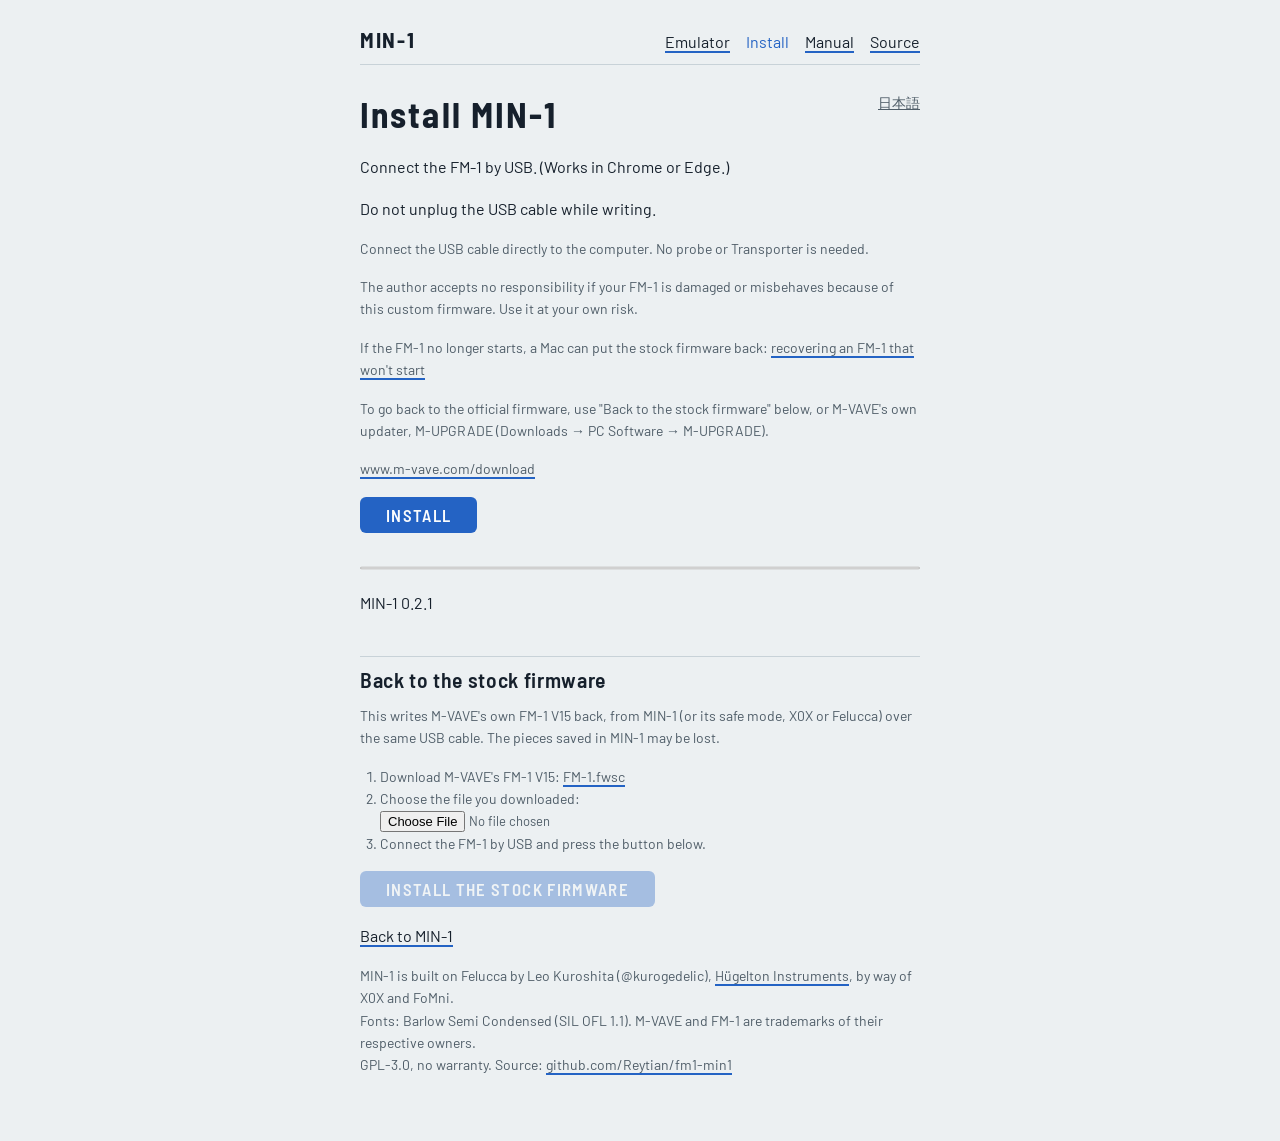
==== install/index.html @ 2714dde9 "Site for MIN-1 0.2.1 (from 14d8ddf)" ====
<!doctype html>
<!-- SPDX-License-Identifier: GPL-3.0-only
     Copyright (C) 2026 Leo Kuroshita (@kurogedelic), Hügelton Instruments
     MIN-1: Felucca's installer page (web/index_pkg.html, by way of X0X), branded for MIN-1, English first.
     tools/make_pages.py inlines fm1pkg.js and fm1ota.js and the package's metadata. -->
<html lang="en">
<head>
<meta charset="utf-8">
<meta name="viewport" content="width=device-width, initial-scale=1">
<title>MIN-1 installer</title>
<link rel="preconnect" href="https://fonts.googleapis.com">
<link rel="preconnect" href="https://fonts.gstatic.com" crossorigin>
<link rel="stylesheet" href="https://fonts.googleapis.com/css2?family=Barlow:wght@400;600&family=Barlow+Semi+Condensed:wght@600;700&display=swap" media="print" onload="this.media='all'">
<style>
  /* the colours of MIN-1's screen (firmware/src/app/ui.c), as the site: cool paper, dark blue ink, cobalt */
  :root { --bg: #ecf0f2; --panel: #fafcfd; --line: #c8d2d8; --fg: #16202c; --dim: #4f5d68; --accent: #2463c4; --on-accent: #fafcfd;
          --body: "Barlow", "Helvetica Neue", Helvetica, Arial, sans-serif; --display: "Barlow Semi Condensed", "Arial Narrow", Arial, sans-serif;
          color-scheme: light; }
  @media (prefers-color-scheme: dark) {
    :root { --bg: #0f151c; --panel: #18212b; --line: #2b3742; --fg: #e4eaee; --dim: #9eabb6; --accent: #7aa7ec; --on-accent: #0f151c; color-scheme: dark; }
  }
  body { margin: 0; background: var(--bg); color: var(--fg); font: 16px/1.6 var(--body); }
  main { max-width: 560px; margin: 0 auto; padding: 28px 16px 48px; }
  h1 { font: 700 2.2rem/1.15 var(--display); letter-spacing: .06em; margin: 0 0 20px; }
  p { margin: 0 0 16px; }
  a { color: inherit; text-decoration-color: var(--accent); text-decoration-thickness: 2px; text-underline-offset: 3px; }
  a:focus-visible, button:focus-visible { outline: 2px solid var(--accent); outline-offset: 2px; }
  button { font: 600 1.05rem var(--display); letter-spacing: .08em; text-transform: uppercase; background: var(--accent); color: var(--on-accent);
           border: 0; border-radius: 6px; padding: 8px 26px; cursor: pointer; }
  button:disabled { opacity: .35; cursor: default; }
  .lang { float: right; font: 14px var(--body); letter-spacing: 0; text-transform: none; color: var(--dim); text-decoration: underline;
          background: none; border-radius: 0; padding: 0; }
  #status { margin-top: 16px; min-height: 1.6em; }
  .small { color: var(--dim); font-size: 14px; }
  progress { width: 100%; height: 6px; margin-top: 16px; accent-color: var(--accent); }
  pre { color: var(--dim); font-size: 12px; white-space: pre-wrap; margin-top: 16px; }
  h2 { font: 600 1.35rem/1.2 var(--display); letter-spacing: .03em; margin: 40px 0 12px; padding-top: 10px; border-top: 1px solid var(--line); }
  ol { margin: 0 0 16px; padding-left: 20px; }
  input[type=file] { font: inherit; font-size: 13px; color: var(--dim); max-width: 100%; }
  .site { display: flex; flex-wrap: wrap; align-items: baseline; gap: .3rem 1.2rem; margin: 0 0 1.8rem; padding-bottom: .6rem; border-bottom: 1px solid var(--line); }
  .site .home { font: 700 1.35rem/1.1 var(--display); letter-spacing: .08em; text-decoration: none; }
  .site nav { margin-left: auto; display: flex; flex-wrap: wrap; gap: .2rem 1rem; }
  .site nav a:hover, .site .home:hover { color: var(--accent); }
  .site nav a[aria-current] { text-decoration: none; color: var(--accent); }
</style>
</head>
<body>
<main>
  <header class="site"><a class="home" href="../">MIN-1</a><nav><a href="../emu/">Emulator</a><a href="../install/" aria-current="page">Install</a><a href="../manual/">Manual</a><a href="https://github.com/Reytian/fm1-min1">Source</a></nav></header>
  <button class="lang" id="lang"></button>
  <h1>Install MIN-1</h1>
  <p data-t="intro"></p>
  <p data-t="warn"></p>
  <p class="small" data-t="direct"></p>
  <p class="small" data-t="beta"></p>
  <p class="small"><span data-t="brick"></span>
    <a href="https://github.com/Reytian/fm1-min1/blob/main/BUILDING.md#install" target="_blank" rel="noopener" style="color:inherit" data-t="bricklink"></a></p>
  <p class="small" data-t="back"></p>
  <p class="small"><a href="https://www.m-vave.com/download" target="_blank" rel="noopener" style="color:inherit">www.m-vave.com/download</a></p>
  <p><button id="go" disabled data-t="install"></button></p>
  <progress id="bar" max="100" value="0"></progress>
  <p id="status"></p>
  <pre id="log"></pre>
  <h2 data-t="stockh"></h2>
  <p class="small" data-t="stockwhy"></p>
  <ol class="small">
    <li><span data-t="stock1"></span> <a id="stocklink" href="https://yms-file-store.oss-cn-hongkong.aliyuncs.com/software/firmware/FM-1.fwsc" style="color:inherit">FM-1.fwsc</a></li>
    <li><span data-t="stock2"></span><br><input type="file" id="stockfile" accept=".fwsc"></li>
    <li data-t="stock3"></li>
  </ol>
  <p><button id="stockgo" disabled data-t="stockinstall"></button></p>
  <p><a href="../" style="color:inherit" data-t="manual"></a></p>
  <p class="small">MIN-1 is built on Felucca by Leo Kuroshita (@kurogedelic), <a href="https://hugelton.com" target="_blank" rel="noopener" style="color:inherit">Hügelton Instruments</a>,
    by way of X0X and FoMni.<br>
    Fonts: Barlow Semi Condensed (SIL OFL 1.1). M-VAVE and FM-1 are trademarks of their respective owners.<br>
    <span data-t="license"></span> <a href="https://github.com/Reytian/fm1-min1" target="_blank" rel="noopener" style="color:inherit">github.com/Reytian/fm1-min1</a></p>
</main>
<script type="module">
// SPDX-License-Identifier: GPL-3.0-only
// Copyright (C) 2026 Leo Kuroshita (@kurogedelic), Hügelton Instruments
//
// FM-1 .fwsc packages in the browser: the package identity and the image the
// device reads during an update.

const BLOCKS = 20, BLK = 0x30, KEEP = 0x2F;

// the package identity ("FM-1_904"): one marker byte after each of the first 20 blocks
function productOf(fwsc) {
  if (fwsc.length < BLOCKS * BLK) throw new Error("not an FM-1 package (too short)");
  let s = "";
  for (let i = 0; i < BLOCKS; i++) {
    const m = fwsc[i * BLK + KEEP];
    if (m !== 0x7D) s += String.fromCharCode((m - i - 1) & 0xFF);
  }
  return s;
}

// the image the device addresses during an update: the .fwsc without the 20 marker bytes
function logicalImage(fwsc) {
  const out = new Uint8Array(fwsc.length - BLOCKS);
  for (let i = 0; i < BLOCKS; i++) out.set(fwsc.subarray(i * BLK, i * BLK + KEEP), i * KEEP);
  out.set(fwsc.subarray(BLOCKS * BLK), BLOCKS * KEEP);
  return out;
}

// SPDX-License-Identifier: GPL-3.0-only
// Copyright (C) 2026 Leo Kuroshita (@kurogedelic), Hügelton Instruments
//
// The FM-1 USB-MIDI update protocol (M-UPGRADE compatible) over WebMIDI.
// Step 1: the running firmware reads parts of the package and stages the update
// loader. Step 2: the loader reads the whole image and writes it. In both steps
// the device sends cmd 0x30 read requests on the logical image and we answer.

const HS_QUERY = [0xF0, 0x00, 0x32, 0x45, 0x00, 0x00, 0x00, 0x40, 0x7F, 0xF7];
const UPGRADE = [0xF0, 0x22, 0x24, 0x35, 0x7F, 0xF7];
const MAXDATA = 512;
const sleep = (ms) => new Promise((r) => setTimeout(r, ms));
const IS_OTA = (id) => /^ota-/i.test(id.model);

// errors carry a code the pages translate: notfound, model, stopped, noloader, lost, noreturn,
// mismatch (detail: the identity the device reports), badreq
function fail(code, msg, detail = "") { const e = new Error(msg); e.code = code; e.detail = detail; return e; }

function pack7(data) {
  const out = []; let acc = 0, nb = 0;
  for (const b of data) {
    acc |= b << nb; nb += 8;
    while (nb >= 7) { out.push(acc & 0x7F); acc >>>= 7; nb -= 7; }
  }
  if (nb) out.push(acc & 0x7F);
  return out;
}

function unpack7(s) {
  const out = []; let acc = 0, nb = 0;
  for (const b of s) {
    acc |= (b & 0x7F) << nb; nb += 7;
    while (nb >= 8) { out.push(acc & 0xFF); acc >>>= 8; nb -= 8; }
  }
  return out;
}

function response(addr, data, fl = 0) {
  const len = data.length;
  const body = [0x00, 0x59, 0x30, (len + 8) & 0xFF, ((len + 8) >> 8) & 0xFF, 0, fl,
    addr & 0xFF, (addr >>> 8) & 0xFF, (addr >>> 16) & 0xFF, (addr >>> 24) & 0xFF,
    len & 0xFF, (len >> 8) & 0xFF, 0, ...data];
  let s = 0;
  for (let i = 6; i < body.length; i++) s += body[i];
  body.push(~s & 0xFF);
  return [0xF0, ...pack7(body), 0xF7];
}

function parseRequest(pkt) {
  if (pkt[0] !== 0xF0 || pkt[pkt.length - 1] !== 0xF7) return null;
  const u = unpack7(pkt.slice(1, -1));
  if (u.length !== 15 || u[0] !== 0 || u[1] !== 0x59 || u[2] !== 0x30) return null;
  let s = 0;
  for (let i = 6; i < 14; i++) s += u[i];
  if ((~s & 0xFF) !== u[14]) return null;
  return { fl: u[6], addr: (u[7] | (u[8] << 8) | (u[9] << 16) | (u[10] << 24)) >>> 0, len: u[11] | (u[12] << 8) | (u[13] << 16) };
}

function parseIdentity(pkt) {
  const d = unpack7(pkt.slice(1, -1));
  if (d.length !== 34 || d[0] !== 0 || d[1] !== 0x59 || d[2] !== 0x11) return null;
  const txt = String.fromCharCode(...d.slice(6, 33)).replace(/\0+$/, "");
  const m = /^([^_]+)_(\d+)$/.exec(txt);
  return m ? { text: txt, model: m[1], version: parseInt(m[2], 10) } : null;
}

// one MIDI in/out pair with a SysEx queue
class Link {
  constructor(input, output) {
    this.input = input; this.output = output; this.q = []; this.waiter = null;
    input.onmidimessage = (ev) => {
      if (ev.data[0] !== 0xF0) return;
      this.q.push(Array.from(ev.data));
      if (this.waiter) { const w = this.waiter; this.waiter = null; w(); }
    };
  }
  get lost() { return this.input.state === "disconnected" || this.output.state === "disconnected"; }
  // false when the port is gone (unplugged): WebMIDI throws on a disconnected output
  send(bytes) {
    try { this.output.send(bytes); return true; } catch (_) { return false; }
  }
  drain() { this.q.length = 0; }
  async read(ms) {
    if (!this.q.length) {
      let tm;
      await Promise.race([new Promise((r) => { this.waiter = r; }), new Promise((r) => { tm = setTimeout(r, ms); })]);
      clearTimeout(tm);
      this.waiter = null;
    }
    return this.q.shift() || null;
  }
  close() { this.input.onmidimessage = null; }
}

async function handshake(link, tries = 3) {
  link.drain();
  for (let t = 0; t < tries; t++) {
    if (!link.send(HS_QUERY)) return null;
    const end = Date.now() + 1000;
    while (Date.now() < end) {
      const p = await link.read(end - Date.now());
      if (!p) break;
      const id = parseIdentity(p);
      if (id) return id;
    }
  }
  return null;
}

class Updater {
  constructor(access, log) {
    this.access = access;
    this.log = log || (() => {});
  }

  // every in/out pair with the same port name that answers the handshake
  async find(filter) {
    const outs = [...this.access.outputs.values()];
    for (const input of this.access.inputs.values()) {
      if (input.state === "disconnected") continue;
      if (!/fm-1|felucca|ota|composite|sinco|usb-midi/i.test(input.name || "")) continue;   // never probe other gear
      const output = outs.find((o) => o.name === input.name) || (outs.length === 1 ? outs[0] : null);
      if (!output) continue;
      try { await input.open(); await output.open(); } catch (_) { continue; }
      const link = new Link(input, output);
      const id = await handshake(link, 2);
      if (id && (!filter || filter(id))) return { link, id, name: input.name };
      link.close();
    }
    return null;
  }

  async waitFor(filter, ms) {
    const end = Date.now() + ms;
    while (Date.now() < end) {
      const dev = await this.find(filter);
      if (dev) return dev;
      await sleep(1000);
    }
    return null;
  }

  // serve read requests until the device asks for one of the finish addresses; stops early
  // when the port disappears (lost: true) instead of waiting out idleMs
  async serve(link, image, finishAddr, idleMs, onProgress) {
    let served = 0, last = Date.now();
    for (;;) {
      const pkt = await link.read(1000);
      if (!pkt) {
        if (link.lost) return { served, finished: false, lost: true };
        if (Date.now() - last > idleMs) return { served, finished: false };
        continue;
      }
      const r = parseRequest(pkt);
      if (!r) continue;
      last = Date.now();
      if (r.addr === 0xE0000000 || r.addr === 0xF0000000) {
        link.send(response(r.addr, [...new TextEncoder().encode("success"), 0]));
        if (r.addr === finishAddr) return { served, finished: true };
        continue;
      }
      if (r.len > MAXDATA || r.addr + r.len > image.length) throw fail("badreq", `bad request ${r.addr.toString(16)}+${r.len}`);
      await sleep(10);
      if (!link.send(response(r.addr, Array.from(image.subarray(r.addr, r.addr + r.len)), r.fl))) {
        return { served, finished: false, lost: true };
      }
      served++;
      if (onProgress) onProgress(served, r.addr);
    }
  }

  // full install: running firmware -> loader -> new firmware
  async install(image, product, onStep) {
    const step = onStep || (() => {});
    const dev = await this.find((id) => !IS_OTA(id));
    if (!dev) throw fail("notfound", "FM-1 not found (USB cable, and no other app using it?)");
    const [model] = product.split("_");
    if (dev.id.model !== model) { dev.link.close(); throw fail("model", `the device is ${dev.id.text}, the package is for ${product}`); }
    step("start", dev.id.text);
    dev.link.send(UPGRADE);
    await sleep(2000);
    const s1 = await this.serve(dev.link, image, 0xE0000000, 8000, (n) => step("verify", n));
    dev.link.close();
    if (!s1.finished) throw fail(s1.lost ? "lost" : "stopped", `the device ${s1.lost ? "was disconnected" : "stopped"} after ${s1.served} requests: nothing was written`);
    step("loader");
    await sleep(3000);
    const ota = await this.waitFor(IS_OTA, 30000);
    if (!ota) throw fail("noloader", "the update loader did not appear. Replug the USB cable and press Install again: the device stays in update mode until it is finished.");
    const s2 = await this.write(ota, image, step);
    if (!s2.finished) throw fail(s2.lost ? "lost" : "stopped", `the loader ${s2.lost ? "was disconnected" : "stopped"} after ${s2.served} requests. Replug and press Install again to resume.`);
    step("reboot");
    await sleep(3000);
    const back = await this.waitFor((id) => !IS_OTA(id), 40000);
    if (!back) throw fail("noreturn", "the device did not come back: power-cycle it");
    back.link.close();
    if (back.id.text !== product) throw fail("mismatch", `installed, but the device reports ${back.id.text}`, back.id.text);
    step("done", back.id.text);
    return back.id.text;
  }

  // step 2 with the loader found by find()/waitFor()
  async write(ota, image, step) {
    ota.link.send(UPGRADE);
    await sleep(2000);
    const s2 = await this.serve(ota.link, image, 0xF0000000, 180000, (n) => step("write", n));
    ota.link.close();
    return s2;
  }

  // resume: the device is already in update mode (loader) -> true when the write finished
  async resume(image, onStep) {
    const ota = await this.find(IS_OTA);
    if (!ota) return false;
    return (await this.write(ota, image, onStep || (() => {}))).finished;
  }
}

const $ = (id) => document.getElementById(id);
const TEXT = {
  ja: {
    intro: "FM-1 を USB で接続してください。（Chrome か Edge で使えます）",
    warn: "書き込み中は USB を抜かないでください。",
    install: "インストール", other: "English",
    manual: "MIN-1 のページへ",
    direct: "USB ケーブルはパソコンに直接つないでください。Probe や Transporter などの機材は不要です。",
    brick: "万一 FM-1 が起動しなくなった場合は、Mac から標準ファームウェアに戻せます:",
    bricklink: "起動しない FM-1 の復旧（英語）",
    beta: "このカスタムファームウェアを使ったことで FM-1 が壊れたり不具合が起きたりしても、作者は一切の責任を負いません。自己責任でお使いください。",
    back: "公式ファームウェアに戻すには、このページ下の「純正ファームウェアに戻す」か、M-VAVE 公式のアップデーター M-UPGRADE（Downloads → PC Software → M-UPGRADE）を使います。",
    stockh: "純正ファームウェアに戻す",
    stockwhy: "M-VAVE の FM-1 V15 を、MIN-1（またはそのセーフモード）から同じ USB ケーブルで書き込みます。MIN-1 で保存した曲の設定は消えることがあります。",
    stock1: "M-VAVE の FM-1 V15 をダウンロード:",
    stock2: "ダウンロードしたファイルを選ぶ:",
    stock3: "FM-1 を USB で接続し、下のボタンを押す。",
    stockinstall: "純正ファームウェアを書き込む",
    stockok: "M-VAVE の FM-1 V15 です。ボタンを押してください。",
    stockbad: "これは M-VAVE の FM-1 V15 のファイルではありません。上のリンクのファイルを選んでください。",
    stockdone: "完了。FM-1 は純正ファームウェアで起動しました。",
    nomidi: "このブラウザでは使えません。Chrome か Edge で開いてください。", loadfail: "読み込めませんでした: ",
    start: "開始します", verify: "確認中", loader: "書き込みモードに切り替え中", write: "書き込み中",
    reboot: "再起動中", done: "完了しました", stopped: "途中で止まりました。USB を挿し直してもう一度押してください。",
    error: "エラー: ",
    denied: "MIDI（SysEx）の使用が許可されませんでした。アドレスバーのサイト設定で MIDI を許可して、もう一度押してください。",
    notfound: "FM-1 が見つかりません。USB ケーブル（データ通信用か）を確かめ、MIDI を使う他のアプリを閉じてから、もう一度押してください。",
    model: "接続されている機器は FM-1 ではありません。",
    lost: "USB の接続が切れました。挿し直してもう一度押してください。",
    noloader: "書き込みモードの FM-1 が見つかりません。USB を挿し直してもう一度押してください（終わるまで書き込みモードのままです）。",
    noreturn: "FM-1 が戻ってきません。電源を入れ直してください。",
    mismatch: "書き込みは終わりましたが、FM-1 が別のバージョンを報告しています: ",
    badpkg: "インストールするファイルが壊れています。ページを再読み込みしてください。",
    leave: "書き込み中です。ページを閉じないでください。",
    license: "GPL-3.0、無保証。ソース:",
  },
  en: {
    intro: "Connect the FM-1 by USB. (Works in Chrome or Edge.)",
    warn: "Do not unplug the USB cable while writing.",
    install: "Install", other: "日本語",
    manual: "Back to MIN-1",
    direct: "Connect the USB cable directly to the computer. No probe or Transporter is needed.",
    brick: "If the FM-1 no longer starts, a Mac can put the stock firmware back:",
    bricklink: "recovering an FM-1 that won't start",
    beta: "The author accepts no responsibility if your FM-1 is damaged or misbehaves because of this custom firmware. Use it at your own risk.",
    back: "To go back to the official firmware, use \"Back to the stock firmware\" below, or M-VAVE's own updater, M-UPGRADE (Downloads → PC Software → M-UPGRADE).",
    stockh: "Back to the stock firmware",
    stockwhy: "This writes M-VAVE's own FM-1 V15 back, from MIN-1 (or its safe mode, X0X or Felucca) over the same USB cable. The pieces saved in MIN-1 may be lost.",
    stock1: "Download M-VAVE's FM-1 V15:",
    stock2: "Choose the file you downloaded:",
    stock3: "Connect the FM-1 by USB and press the button below.",
    stockinstall: "Install the stock firmware",
    stockok: "That is M-VAVE's FM-1 V15. Press the button to install it.",
    stockbad: "That is not M-VAVE's FM-1 V15 file. Choose the file from the link above.",
    stockdone: "Done. The FM-1 has restarted with its original firmware.",
    nomidi: "This browser cannot do it. Open the page in Chrome or Edge.", loadfail: "Could not load: ",
    start: "Starting", verify: "Verifying", loader: "Switching to update mode", write: "Writing",
    reboot: "Restarting", done: "Done", stopped: "Stopped. Replug the USB cable and press Install again.",
    error: "Error: ",
    denied: "MIDI (SysEx) access was not allowed. Allow MIDI in the site settings (address bar) and press Install again.",
    notfound: "FM-1 not found. Check the USB cable (a data cable), close other apps that use MIDI, and press Install again.",
    model: "The connected device is not an FM-1.",
    lost: "The USB connection was lost. Replug it and press Install again.",
    noloader: "The FM-1 in update mode was not found. Replug the USB cable and press Install again (it stays in update mode until it is finished).",
    noreturn: "The FM-1 did not come back. Power-cycle it.",
    mismatch: "Written, but the FM-1 reports another version: ",
    badpkg: "The file to install is damaged. Reload the page.",
    leave: "Writing. Do not close the page.",
    license: "GPL-3.0, no warranty. Source:",
  },
};
let lang = "en";                                 /* English first; 日本語 is a click away */
const t = (k) => TEXT[lang][k];
let lastKey = null, lastArg = "";
function applyLang() {
  document.documentElement.lang = lang;
  document.querySelectorAll("[data-t]").forEach((e) => { e.textContent = t(e.dataset.t); });
  $("lang").textContent = t("other");
  if (lastKey) $("status").textContent = t(lastKey) + lastArg;
}
$("lang").addEventListener("click", () => { lang = lang === "ja" ? "en" : "ja"; applyLang(); });
applyLang();
const sayK = (k, arg = "") => { lastKey = k; lastArg = arg; $("status").textContent = t(k) + arg; };
const say = (txt) => { lastKey = null; $("status").textContent = txt; };
const log = (t) => { $("log").textContent += t + "\n"; };
let image = null;
const meta = {"version": "0.2.1", "product": "FM-1_5000201", "pkg": "../firmware/min-0.2.1.fwsc"};

let writing = false;
window.addEventListener("beforeunload", (e) => { if (writing) { e.preventDefault(); e.returnValue = t("leave"); } });

(async () => {
  if (!navigator.requestMIDIAccess) { sayK("nomidi"); return; }
  try {
    const r = await fetch(meta.pkg);
    if (!r.ok) throw new Error(`${meta.pkg}: HTTP ${r.status}`);
    const pkg = new Uint8Array(await r.arrayBuffer());
    if (productOf(pkg) !== meta.product) { sayK("badpkg"); return; }
    image = logicalImage(pkg);
    say(`MIN-1 ${meta.version}`);
    $("go").disabled = false;
  } catch (e) { sayK("loadfail", e.message); }
})();

/* stock firmware: M-VAVE's FM-1 V15, chosen by the user (M-VAVE's server allows no cross-site
   download) and checked against its SHA-256 before anything is written */
const STOCK_SHA256 = "db1642b2b6fa5c2cccb11ffd13878068bb28601678d3644049f99dc40e7edb8a";
let stock = null;
$("stockfile").addEventListener("change", async (e) => {
  stock = null;
  $("stockgo").disabled = true;
  const f = e.target.files && e.target.files[0];
  if (!f) return;
  try {
    const raw = new Uint8Array(await f.arrayBuffer());
    const hex = [...new Uint8Array(await crypto.subtle.digest("SHA-256", raw))].map((b) => b.toString(16).padStart(2, "0")).join("");
    if (hex !== STOCK_SHA256) { sayK("stockbad"); return; }
    stock = { image: logicalImage(raw), product: productOf(raw) };
    $("stockgo").disabled = writing;
    sayK("stockok");
  } catch (err) { sayK("error", err && err.message); }
});

async function run(img, product, isStock) {
  let midi;
  try { midi = await navigator.requestMIDIAccess({ sysex: true }); }
  catch (e) { sayK("denied"); return; }
  writing = true;
  $("go").disabled = $("stockgo").disabled = true;
  try {
    const up = new Updater(midi, log);
    const total = 74 + 1167;
    const step = (k, a) => {
      log(`${k} ${a ?? ""}`);
      if (k === "start") sayK("start");
      if (k === "verify") { sayK("verify"); $("bar").value = (a / total) * 100; }
      if (k === "loader") sayK("loader");
      if (k === "write") { sayK("write"); $("bar").value = ((74 + a) / total) * 100; }
      if (k === "reboot") sayK("reboot");
      if (k === "done") { $("bar").value = 100; sayK(isStock ? "stockdone" : "done"); }
    };
    const ota = await up.find((id) => /^ota-/i.test(id.model));
    if (ota) {
      ota.link.close();
      sayK((await up.resume(img, step)) ? (isStock ? "stockdone" : "done") : "stopped");
    } else {
      await up.install(img, product, step);
    }
  } catch (e) {
    if (isStock && e && e.code === "mismatch") { $("bar").value = 100; sayK("stockdone"); }   /* stock names itself its own way */
    else if (e && e.code && TEXT[lang][e.code]) sayK(e.code, e.detail || "");
    else sayK("error", e && e.message);
    log(String(e && e.stack || e));
  }
  writing = false;
  $("go").disabled = !image;
  $("stockgo").disabled = !stock;
}

$("go").addEventListener("click", () => run(image, meta.product, false));
$("stockgo").addEventListener("click", () => { if (stock) run(stock.image, stock.product, true); });
</script>
</body>
</html>
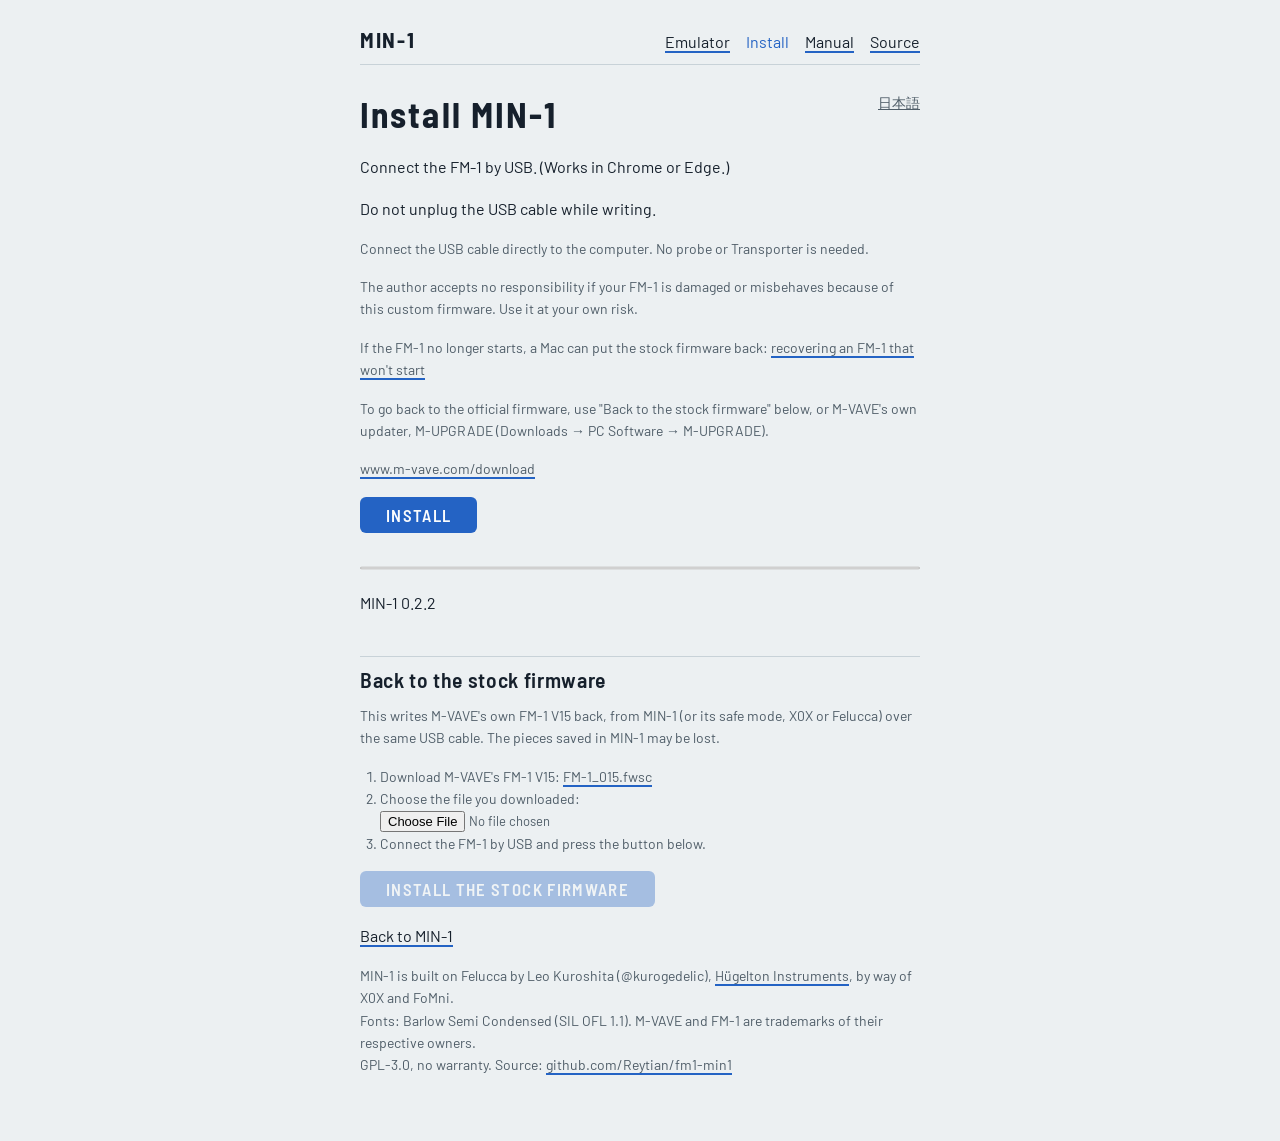
==== commit 487a684a: "Site for MIN-1 0.2.2 (from 85c26d3)" ====
--- a/install/index.html
+++ b/install/index.html
@@ -64,7 +64,7 @@
   <h2 data-t="stockh"></h2>
   <p class="small" data-t="stockwhy"></p>
   <ol class="small">
-    <li><span data-t="stock1"></span> <a id="stocklink" href="https://yms-file-store.oss-cn-hongkong.aliyuncs.com/software/firmware/FM-1.fwsc" style="color:inherit">FM-1.fwsc</a></li>
+    <li><span data-t="stock1"></span> <a id="stocklink" href="https://raw.githubusercontent.com/m-vave/fm1_open/b178ac43c25f010c60a878056fb5331fe693fd62/sdk/firmware/FM-1_015.fwsc" style="color:inherit">FM-1_015.fwsc</a></li>
     <li><span data-t="stock2"></span><br><input type="file" id="stockfile" accept=".fwsc"></li>
     <li data-t="stock3"></li>
   </ol>
@@ -406,7 +406,7 @@
 const say = (txt) => { lastKey = null; $("status").textContent = txt; };
 const log = (t) => { $("log").textContent += t + "\n"; };
 let image = null;
-const meta = {"version": "0.2.1", "product": "FM-1_5000201", "pkg": "../firmware/min-0.2.1.fwsc"};
+const meta = {"version": "0.2.2", "product": "FM-1_5000202", "pkg": "../firmware/min-0.2.2.fwsc"};
 
 let writing = false;
 window.addEventListener("beforeunload", (e) => { if (writing) { e.preventDefault(); e.returnValue = t("leave"); } });
